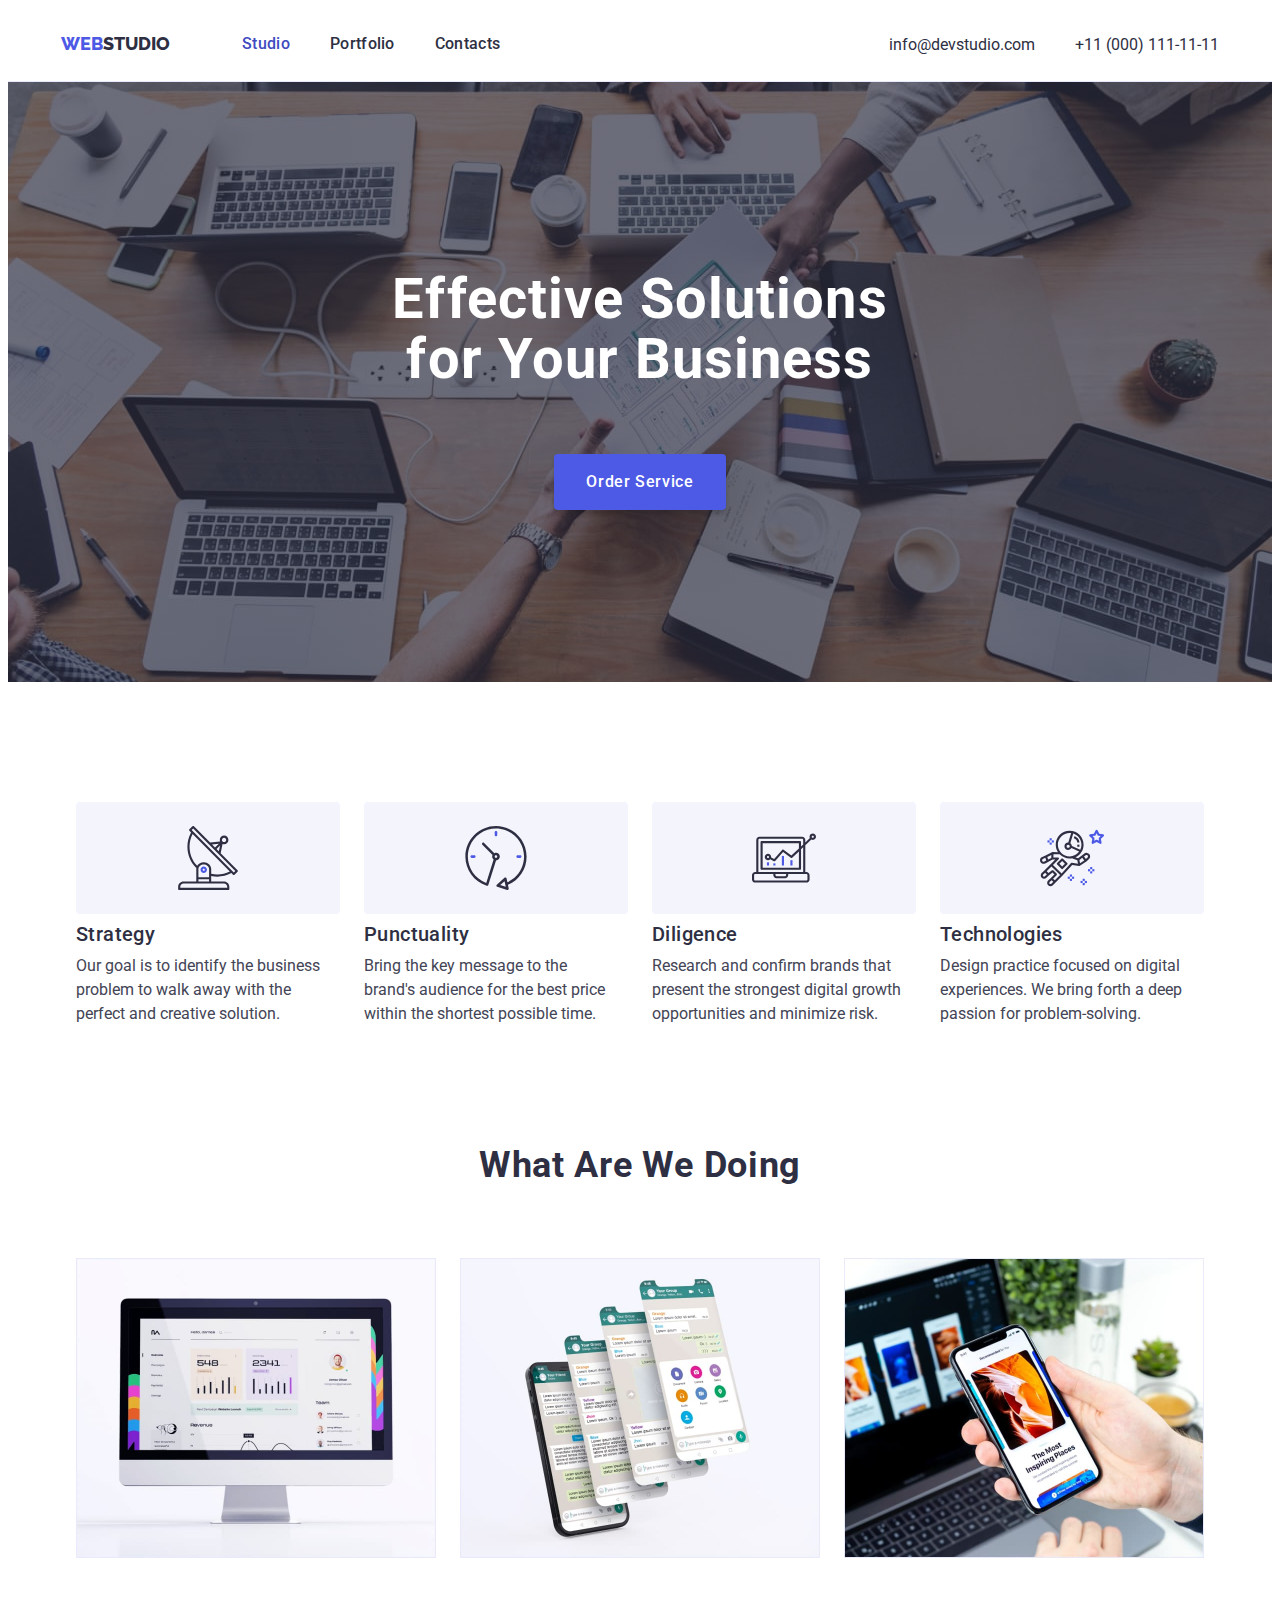
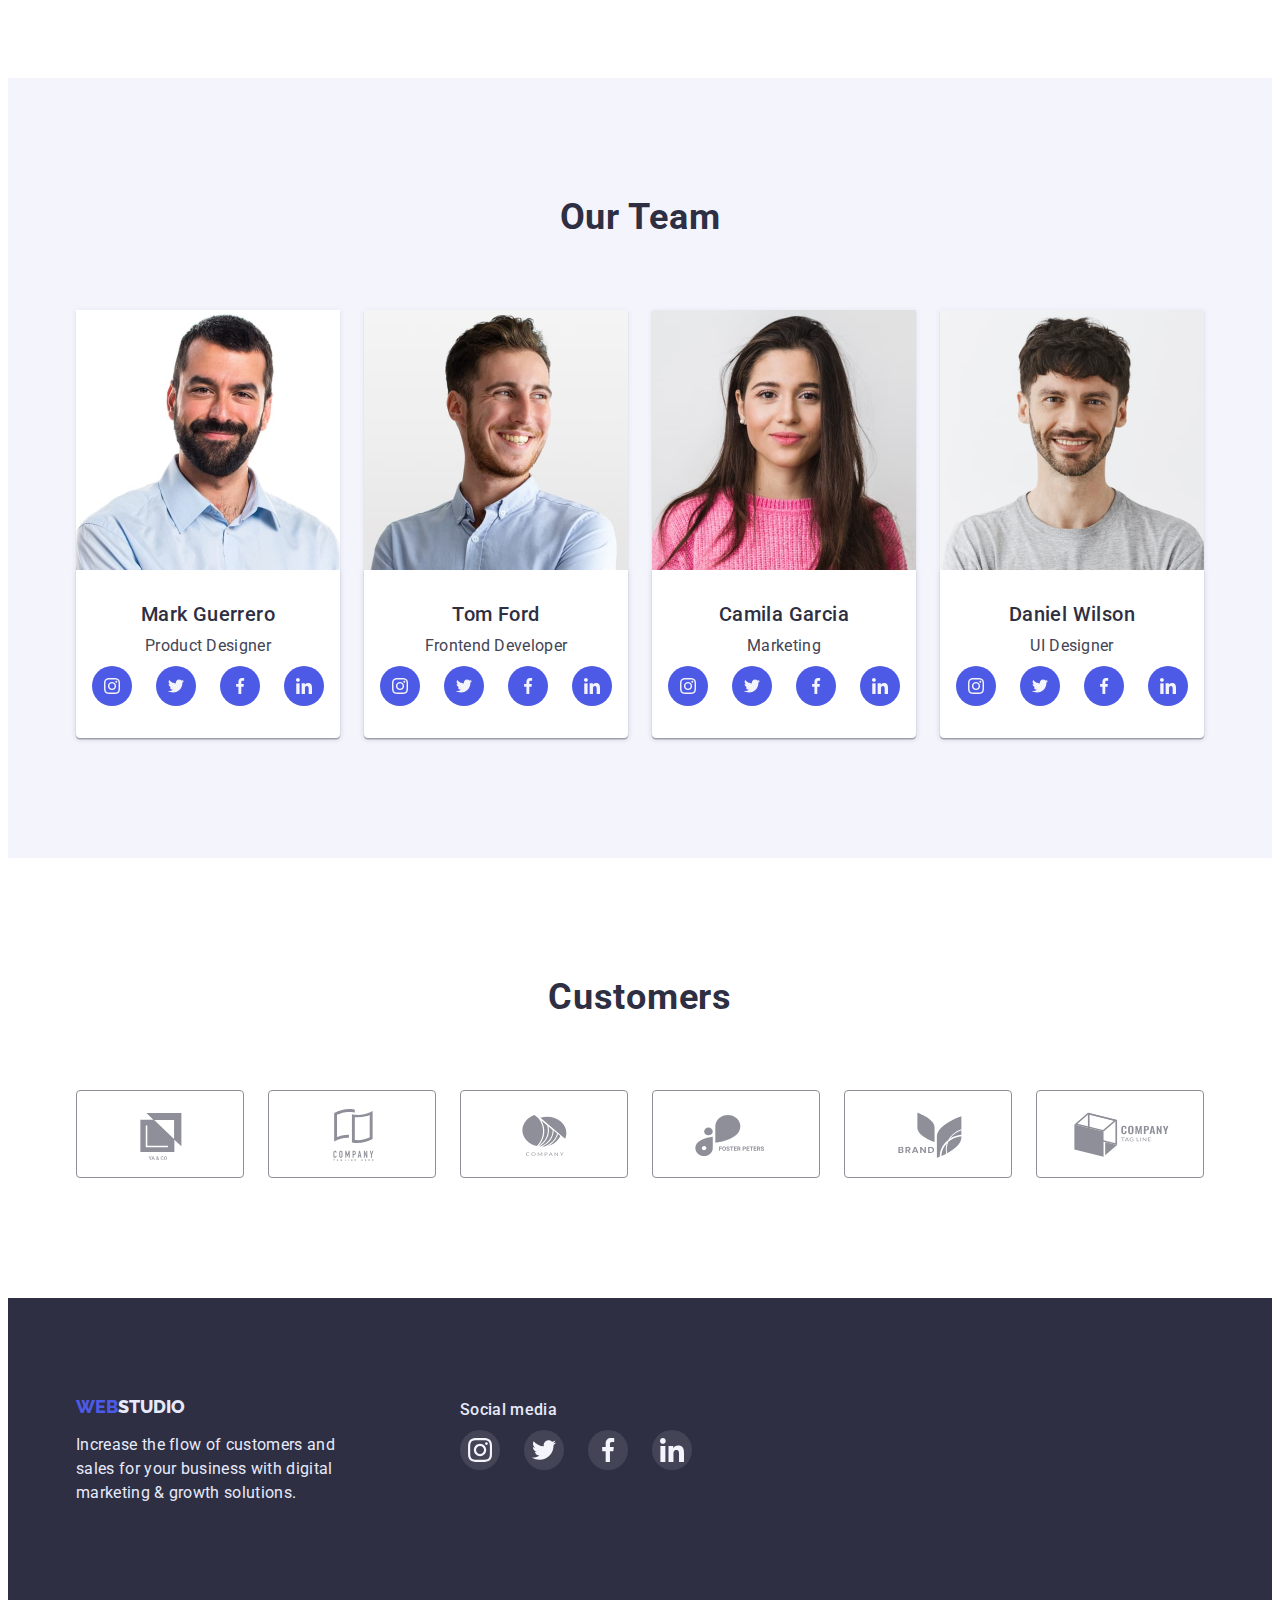
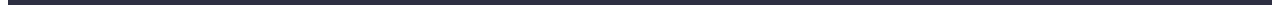
==== index.html @ f3fbfc8a "1" ====
<!DOCTYPE html>
<html lang="en">
  <head>
    <meta charset="UTF-8" />
    <meta http-equiv="X-UA-Compatible" content="IE=edge" />
    <meta name="viewport" content="width=device-width, initial-scale=1.0" />
    <title>WebStudio</title>

    <link rel="preconnect" href="https://fonts.googleapis.com" />
    <link rel="preconnect" href="https://fonts.gstatic.com" crossorigin />
    <link
      href="https://fonts.googleapis.com/css2?family=Raleway:wght@800&family=Roboto:wght@400;500;700;900&display=swap"
      rel="stylesheet"
    />
    <link
      rel="stylesheet"
      href="https://cdnjs.cloudflare.com/ajax/libs/modern-normalize/1.1.0/modern-normalize.min.css"
      integrity="sha512-wpPYUAdjBVSE4KJnH1VR1HeZfpl1ub8YT/NKx4PuQ5NmX2tKuGu6U/JRp5y+Y8XG2tV+wKQpNHVUX03MfMFn9Q=="
      crossorigin="anonymous"
      referrerpolicy="no-referrer"
    />
    <link rel="stylesheet" href="./css/styles.css" />
  </head>
  <header class="page-header">
    <div class="container had">
      <nav class="navigation">
        <a class="header-logo" href="./index.html">
          <span class="web">web</span>studio</a
        >

        <ul class="site-nav list">
          <li class="item-nav">
            <a class="link-nav current" href="index.html">Studio</a>
          </li>
          <li class="item-nav">
            <a class="link-nav" href="portfolio.html">Portfolio</a>
          </li>
          <li class="item-nav"><a class="link-nav" href="">Contacts</a></li>
        </ul>
      </nav>
      <address>
        <ul class="adr-items list">
          <li class="adr">
            <a class="link-nav" href="mailto:info@devstudio.com"
              >info@devstudio.com</a
            >
          </li>
          <li class="adr">
            <a class="link-nav" href="tel:+110001111111">+11 (000) 111-11-11</a>
          </li>
        </ul>
      </address>
    </div>
  </header>
  <main>
    <section class="section hero">
      <div class="container overlay">
        <h1 class="hero-header">Effective Solutions<br />for Your Business</h1>

        <button class="hero-button-item" type="button">Order Service</button>
      </div>
    </section>

    <section class="section content">
      <div class="container">
        <h2 class="visually-hidden">Our advantages</h2>

        <ul class="content-list list">
          <li class="content-block">
            <div class="content-pic">
              <svg class="content-pic-icon" width="64" height="64">
                <use href="./images/symbol-defs.svg#icon-antenna"></use>
              </svg>
            </div>
            <h3 class="content-title">Strategy</h3>
            <p class="content-item">
              Our goal is to identify the business <br />
              problem to walk away with the <br />
              perfect and creative solution.
            </p>
          </li>
          <li class="content-block">
            <div class="content-pic">
              <svg class="content-pic-icon" width="64" height="64">
                <use href="./images/symbol-defs.svg#icon-clock"></use>
              </svg>
            </div>
            <h3 class="content-title">Punctuality</h3>
            <p class="content-item">
              Bring the key message to the <br />
              brand's audience for the best price <br />
              within the shortest possible time.
            </p>
          </li>
          <li class="content-block">
            <div class="content-pic">
              <svg class="content-pic-icon" width="64" height="64">
                <use href="./images/symbol-defs.svg#icon-diagram"></use>
              </svg>
            </div>
            <h3 class="content-title">Diligence</h3>
            <p class="content-item">
              Research and confirm brands that <br />
              present the strongest digital growth <br />
              opportunities and minimize risk.
            </p>
          </li>
          <li class="content-block">
            <div class="content-pic">
              <svg class="content-pic-icon" width="64" height="64">
                <use href="./images/symbol-defs.svg#icon-astronaut"></use>
              </svg>
            </div>
            <h3 class="content-title">Technologies</h3>
            <p class="content-item">
              Design practice focused on digital <br />
              experiences. We bring forth a deep <br />
              passion for problem-solving.
            </p>
          </li>
        </ul>
      </div>
    </section>

    <section class="section">
      <div class="container">
        <h2 class="title">What are we doing</h2>
        <ul class="content-img-list list">
          <li class="content-block">
            <img src="./images/image.jpg" alt="computer" width="360" />
          </li>
          <li class="content-block">
            <img src="./images/image1.jpg" alt="phone" width="360" />
          </li>
          <li class="content-block">
            <img src="./images/image2.jpg" alt="laptop phone" width="360" />
          </li>
        </ul>
      </div>
    </section>

    <section class="section team">
      <div class="container">
        <h2 class="title-team">our team</h2>
        <ul class="team-hed-item list">
          <li class="item-card">
            <img
              class="team-photo"
              src="./images/image3.jpg"
              alt="Mark Guerrero"
              width="264"
              height="380"
            />
            <div class="box">
              <h3 class="team-name">Mark Guerrero</h3>
              <p class="team-item">Product Designer</p>

              <ul class="team-soc-list list">
                <li class="team-soc-item">
                  <a class="team-soc-link link" href="">
                    <svg class="team-soc-icon" width="16" height="16">
                      <use href="./images/symbol-defs.svg#icon-instagram"></use>
                    </svg>
                  </a>
                </li>

                <li class="team-soc-item">
                  <a class="team-soc-link link" href="">
                    <svg class="team-soc-icon" width="16" height="16">
                      <use href="./images/symbol-defs.svg#icon-twitter"></use>
                    </svg>
                  </a>
                </li>

                <li class="team-soc-item">
                  <a class="team-soc-link link" href="">
                    <svg class="team-soc-icon" width="16" height="16">
                      <use href="./images/symbol-defs.svg#icon-facebook"></use>
                    </svg>
                  </a>
                </li>

                <li class="team-soc-item">
                  <a class="team-soc-link link" href="">
                    <svg class="team-soc-icon" width="16" height="16">
                      <use href="./images/symbol-defs.svg#icon-linkedin"></use>
                    </svg>
                  </a>
                </li>
              </ul>
            </div>
          </li>

          <li class="item-card">
            <img
              class="team-photo"
              src="./images/image4.jpg"
              alt="Tom Ford"
              width="264"
              height="380"
            />
            <div class="box">
              <h3 class="team-name">Tom Ford</h3>
              <p class="team-item">Frontend Developer</p>
              <ul class="team-soc-list list">
                <li class="team-soc-item">
                  <a class="team-soc-link link" href="">
                    <svg class="team-soc-icon" width="16" height="16">
                      <use href="./images/symbol-defs.svg#icon-instagram"></use>
                    </svg>
                  </a>
                </li>

                <li class="team-soc-item">
                  <a class="team-soc-link link" href="">
                    <svg class="team-soc-icon" width="16" height="16">
                      <use href="./images/symbol-defs.svg#icon-twitter"></use>
                    </svg>
                  </a>
                </li>

                <li class="team-soc-item">
                  <a class="team-soc-link link" href="">
                    <svg class="team-soc-icon" width="16" height="16">
                      <use href="./images/symbol-defs.svg#icon-facebook"></use>
                    </svg>
                  </a>
                </li>

                <li class="team-soc-item">
                  <a class="team-soc-link link" href="">
                    <svg class="team-soc-icon" width="16" height="16">
                      <use href="./images/symbol-defs.svg#icon-linkedin"></use>
                    </svg>
                  </a>
                </li>
              </ul>
            </div>
          </li>

          <li class="item-card">
            <img
              class="team-photo"
              src="./images/image5.jpg"
              alt="Camila Garcia"
              width="264"
              height="380"
            />
            <div class="box">
              <h3 class="team-name">Camila Garcia</h3>
              <p class="team-item">Marketing</p>
              <ul class="team-soc-list list">
                <li class="team-soc-item">
                  <a class="team-soc-link link" href="">
                    <svg class="team-soc-icon" width="16" height="16">
                      <use href="./images/symbol-defs.svg#icon-instagram"></use>
                    </svg>
                  </a>
                </li>

                <li class="team-soc-item">
                  <a class="team-soc-link link" href="">
                    <svg class="team-soc-icon" width="16" height="16">
                      <use href="./images/symbol-defs.svg#icon-twitter"></use>
                    </svg>
                  </a>
                </li>

                <li class="team-soc-item">
                  <a class="team-soc-link link" href="">
                    <svg class="team-soc-icon" width="16" height="16">
                      <use href="./images/symbol-defs.svg#icon-facebook"></use>
                    </svg>
                  </a>
                </li>

                <li class="team-soc-item">
                  <a class="team-soc-link link" href="">
                    <svg class="team-soc-icon" width="16" height="16">
                      <use href="./images/symbol-defs.svg#icon-linkedin"></use>
                    </svg>
                  </a>
                </li>
              </ul>
            </div>
          </li>

          <li class="item-card">
            <img
              class="team-photo"
              src="./images/image6.jpg"
              alt="Daniel Wilson"
              width="264"
              height="380"
            />
            <div class="box">
              <h3 class="team-name">Daniel Wilson</h3>
              <p class="team-item">UI Designer</p>
              <ul class="team-soc-list list">
                <li class="team-soc-item">
                  <a class="team-soc-link link" href="">
                    <svg class="team-soc-icon" width="16" height="16">
                      <use href="./images/symbol-defs.svg#icon-instagram"></use>
                    </svg>
                  </a>
                </li>

                <li class="team-soc-item">
                  <a class="team-soc-link link" href="">
                    <svg class="team-soc-icon" width="16" height="16">
                      <use href="./images/symbol-defs.svg#icon-twitter"></use>
                    </svg>
                  </a>
                </li>

                <li class="team-soc-item">
                  <a class="team-soc-link link" href="">
                    <svg class="team-soc-icon" width="16" height="16">
                      <use href="./images/symbol-defs.svg#icon-facebook"></use>
                    </svg>
                  </a>
                </li>

                <li class="team-soc-item">
                  <a class="team-soc-link link" href="">
                    <svg class="team-soc-icon" width="16" height="16">
                      <use href="./images/symbol-defs.svg#icon-linkedin"></use>
                    </svg>
                  </a>
                </li>
              </ul>
            </div>
          </li>
        </ul>
      </div>
    </section>
    <section class="section">
      <div class="container">
        <h2 class="title-team">customers</h2>
        <ul class="customer list">
          <li class="customer-item">
            <a class="customer-item-link" href="">
              <svg class="customer-item-icon" width="104" height="56">
                <use href="./images/symbol-defs.svg#icon-Logo1"></use>
              </svg>
            </a>
          </li>

          <li class="customer-item">
            <a class="customer-item-link" href="">
              <svg class="customer-item-icon" width="104" height="56">
                <use href="./images/symbol-defs.svg#icon-Logo2"></use>
              </svg>
            </a>
          </li>
          <li class="customer-item">
            <a class="customer-item-link" href="">
              <svg class="customer-item-icon" width="104" height="56">
                <use href="./images/symbol-defs.svg#icon-Logo3"></use>
              </svg>
            </a>
          </li>
          <li class="customer-item">
            <a class="customer-item-link" href="">
              <svg class="customer-item-icon" width="104" height="56">
                <use href="./images/symbol-defs.svg#icon-Logo4"></use>
              </svg>
            </a>
          </li>
          <li class="customer-item">
            <a class="customer-item-link" href="">
              <svg class="customer-item-icon" width="104" height="56">
                <use href="./images/symbol-defs.svg#icon-Logo5"></use>
              </svg>
            </a>
          </li>
          <li class="customer-item">
            <a class="customer-item-link" href="">
              <svg class="customer-item-icon" width="104" height="56">
                <use href="./images/symbol-defs.svg#icon-Logo6"></use>
              </svg>
            </a>
          </li>
        </ul>
      </div>
    </section>
  </main>
  <footer>
    <section class="section footer">
      <div class="container">
        <ul class="footer-block list">
          <li>
            <a class="footer-logo" href="./index.html">
              <span class="web footer-logo">web</span>studio</a
            >
            <p class="footer-item">
              Increase the flow of customers and sales for your business with
              digital marketing & growth solutions.
            </p>
          </li>
          <li>
            <p class="hed">Social media</p>
            <ul class="footer-soc-list list">
              <li class="footer-soc-item">
                <a class="footer-soc-link link" href="">
                  <svg class="footer-soc-icon" width="24" height="24">
                    <use href="./images/symbol-defs.svg#icon-instagram"></use>
                  </svg>
                </a>
              </li>

              <li class="footer-soc-item">
                <a class="footer-soc-link link" href="">
                  <svg class="footer-soc-icon" width="24" height="24">
                    <use href="./images/symbol-defs.svg#icon-twitter"></use>
                  </svg>
                </a>
              </li>

              <li class="footer-soc-item">
                <a class="footer-soc-link link" href="">
                  <svg class="footer-soc-icon" width="24" height="24">
                    <use href="./images/symbol-defs.svg#icon-facebook"></use>
                  </svg>
                </a>
              </li>

              <li class="footer-soc-item">
                <a class="footer-soc-link link" href="">
                  <svg class="footer-soc-icon" width="24" height="24">
                    <use href="./images/symbol-defs.svg#icon-linkedin"></use>
                  </svg>
                </a>
              </li>
            </ul>
          </li>
        </ul>
      </div>
    </section>
  </footer>
</html>
---- css/styles.css ----
:root {
  --primary-text-color: #434455;
  --title-text-color: #2e2f42;
  --first-logo-color: #4d5ae5;
  --second-logo-color: #2e2f42;
  --third-logo-color: #f4f4fd;
  --footer-text-color: #e7e9fc;
  --hero-text-color: #ffffff;
  --header-two-color: #2e2f42;
  --hero-image-backround: #2e2f42;
  --focus-hover-color: rgba(77, 90, 229, 1);
  --subtle-backgrounds: #e7e9fc;
  --Light-mode-backgrounds: #f4f4fd;
  --background: #e5e5e5;
  --hero-backround: #2e2f42;
  --button-primary: #e7e9fc;
  --button-h-f: #404bbf;
  --button-text-portfolio: #4d5ae5;
  --curent-color: #31d0aa;
  --border-button: #e7e9fc;
  --btn-h: #9747ff;
  --gradient: rgba(46, 47, 66, 0.7);
  --border-icon: rgba(142, 143, 153, 1);
  --footer-dg-icon: rgba(255, 255, 255, 0.1);
  --footer-icon-h-f: #31d0aa;
}

.container {
  max-width: 1158px;
  padding: 0 15px;
  margin-left: auto;
  margin-right: auto;
}
/* вилучила крапки зі спісків */
.list {
  list-style: none;
}

h1,
h2,
h3,
h4,
h5,
h6,
p {
  margin: 0;
}
ul {
  margin: 0;
  padding-left: 0;
}

img {
  display: block;
  max-width: 100%;
  height: auto;
}

* {
  box-sizing: border-box;
}
*:focus {
  outline: none;
}
body {
  color: var(--primary-text-color);
  font-family: "Roboto", sans-serif;
}
.section {
  padding-top: 120px;
  padding-bottom: 120px;
}
/* Шапка сторінок*/
.had {
  display: flex;
  align-items: baseline;
  justify-content: space-between;
  padding: 24px 0 24px;
}
.page-header {
  border-bottom: 1px solid var(--border-button);
}
/* логотип */
.header-logo {
  font-family: "Raleway";
  font-style: normal;
  text-transform: uppercase;
  font-weight: 800;
  font-size: 18px;
  line-height: 1.33;
  color: var(--second-logo-color);
  text-decoration: none;
  display: flex;
  align-items: center;
  padding: 0px;
}

/* меню навігації */
.navigation {
  display: flex;
  padding-right: 0;
  justify-content: start;
}

.site-nav {
  display: flex;
  justify-content: center;
  align-items: center;
  margin-left: 72px;
}
/* 
.link:is(:hover, :focus) {
  color: var(--button-h-f);
}
.link {
  display: block;
  text-decoration: none;
  color: var(--primary-text-color);
}*/
.link-nav {
  display: block;
  text-decoration: none;
  color: var(--title-text-color);
}

.link-nav:is(:hover, :focus) {
  color: var(--button-h-f);
  outline: none;
}
.item-nav .current {
  color: var(--button-h-f);
}

.item-nav {
  font-weight: 500;
  font-size: 16px;
  line-height: 1.5;
  letter-spacing: 0.02em;
}

.site-nav .item-nav:not(:last-child) {
  margin-right: 40px;
}

/* ul адреса */
.adr-items {
  display: flex;
  gap: 40px;
  align-items: center;
}

.adr {
  font-size: 16px;
  font-style: normal;
  line-height: 1.5;
}

.adr-link:is(:hover, :focus) {
  color: var(--focus-hover-color);
}

/* прихований заголовок */

.visually-hidden {
  position: absolute;
  white-space: nowrap;
  width: 1px;
  height: 1px;
  overflow: hidden;
  border: 0;
  padding: 0;
  clip: rect(0 0 0 0);
  clip-path: inset(50%);
  margin: -1px;
}

/* STUDIO PAGE */
.hero {
  background-color: var(--hero-backround);
  padding-top: 188px;
  padding-bottom: 188px;
  max-width: 1440px;
  height: 600px;
  background-image: linear-gradient(to right, var(--gradient), var(--gradient)),
    url(../images/people-office.jpg);
  background-repeat: no-repeat;
  background-position: center;
  background-size: cover;
  margin: 0 auto;
}

.hero-header {
  font-size: 56px;
  line-height: 1.07;
  letter-spacing: 0.02em;
  color: var(--hero-text-color);
  display: flex;
  justify-content: center;
  text-align: center;
}

/*кнопка головної сторінки*/
.hero-button-item {
  font-family: inherit;
  cursor: pointer;
  font-weight: 500;
  font-size: 16px;
  line-height: 1.5;
  letter-spacing: 0.04em;
  background-color: var(--button-text-portfolio);
  box-shadow: 0px 4px 4px rgba(0, 0, 0, 0.15);
  border-radius: 4px;
  color: var(--hero-text-color);
  display: block;
  margin: 64px auto 0;
  padding: 16px 32px;
  border: transparenT;
}

.hero-button-item:is(:hover, :focus) {
  background-color: var(--button-h-f);
  color: var(--hero-text-color);
  outline: none;
}

/*блок Наши цілі*/

.content {
  padding-bottom: 0;
}

.content-list {
  display: flex;
  justify-content: space-between;
}

.content-title {
  font-weight: 500;
  font-size: 20px;
  line-height: 1.2;
  letter-spacing: 0.02em;
  color: var(--title-text-color);
  margin-top: 8px;
}

.content-item {
  font-size: 16px;
  line-height: 1.5;
  color: var(--primary-text-color);
  margin-top: 8px;
}

/* SECTION "What are we doing" */

.title {
  font-size: 36px;
  line-height: 1.11;
  text-align: center;
  letter-spacing: 0.02em;
  text-transform: capitalize;
  color: var(--title-text-color);
  margin-bottom: 72px;
}

.content-img-list {
  display: flex;
  justify-content: space-between;
}

/* Секція "Наша команда" */
.team {
  background-color: var(--Light-mode-backgrounds);
}

.team-hed-item {
  display: flex;
  justify-content: space-between;
}

.title-team {
  font-size: 36px;
  line-height: 1.11;
  text-align: center;
  letter-spacing: 0.02em;
  text-transform: capitalize;
  color: var(--title-text-color);
  margin-bottom: 72px;
}

.item-card {
  background-color: var(--hero-text-color);
  box-shadow: 0px 1px 6px rgba(46, 47, 66, 0.08),
    0px 1px 1px rgba(46, 47, 66, 0.16), 0px 2px 1px rgba(46, 47, 66, 0.08);
  border-radius: 0px 0px 4px 4px;
  width: 264px;
}

.box {
  padding: 32px 0;
  box-shadow: 0px 1px 6px rgba(46, 47, 66, 0.08),
    0px 1px 1px rgba(46, 47, 66, 0.16), 0px 2px 1px rgba(46, 47, 66, 0.08);
  border-radius: 0px 0px 4px 4px;
}

.team-name {
  font-weight: 500;
  font-size: 20px;
  line-height: 1.2;
  text-align: center;
  letter-spacing: 0.02em;
  color: var(--title-text-color);
  margin-bottom: 8px;
}

.team-item {
  font-weight: 400;
  font-size: 16px;
  line-height: 1.5;
  letter-spacing: 0.02em;
  text-align: center;
  color: var(--primary-text-color);
}

/* меню "Фильтр" сторінка "Портфоліо" */

.filter {
  display: flex;
  justify-content: center;
}

.item-btn:is(:hover, :focus) {
  box-shadow: 0px 4px 4px rgba(0, 0, 0, 0.15);
  border-radius: 4px;
  outline: none;
}
.main {
  padding-top: 96px;
}
.filter .item-btn:not(:last-child) {
  margin-right: 24px;
}

/* кнопка сторинки Портфоліо */
.button-item {
  font-family: inherit;
  cursor: pointer;
  font-style: normal;
  font-weight: 500;
  font-size: 16px;
  line-height: 1.5;
  color: var(--button-text-portfolio);
  align-items: center;
  text-align: center;
  letter-spacing: 0.04em;
  background: var(--button-primary);
  border: 1px solid var(--border-button);
  border-radius: 4px;
  width: auto;
  box-sizing: border-box;
  padding: 12px 24px;
}

.button-item:is(:hover, :focus) {
  background-color: var(--button-h-f);
  color: var(--hero-text-color);
}

/*секція Портфоліо*/

.project {
  display: flex;
  justify-content: center;
  flex-wrap: wrap;
  margin-top: 72px;
}

/* CARD */
.project-cont {
  flex-basis: calc((100% - 76px) / 3);
}

.project-cont {
  margin: 0 12px 48px;
  text-decoration: none;
}

.project-cont:nth-of-type(3n + 1) {
  margin-left: 0;
}

.project-cont:nth-of-type(3n) {
  margin-right: 0;
}

.project-cont:nth-last-of-type(-n + 3) {
  margin-bottom: 0;
}

/* TEXT IN CARD */

.project-hed {
  font-style: normal;
  font-weight: 500;
  font-size: 20px;
  line-height: 1.2;
  letter-spacing: 0.02em;
  color: var(--title-text-color);
  text-transform: capitalize;
  margin-bottom: 8px;
}

.project-item {
  font-size: 16px;
  line-height: 0.75;
  text-transform: capitalize;
  color: var(--primary-text-color);
}

.after-img {
  padding: 32px 0 32px 16px;
  border: 1px solid var(--border-button);
  border-top: none;
 }

.project-link:is(:hover, :focus) {
  box-shadow: 0px 1px 6px rgba(46, 47, 66, 0.08),
    0px 1px 1px rgba(46, 47, 66, 0.16), 0px 2px 1px rgba(46, 47, 66, 0.08);
}

.project-link {
  display: block;
  text-decoration: none;
}

/* FOOTER */
.footer {
  background: var(--hero-backround);
  padding: 100px 0;
}

.footer-item {
  font-size: 16px;
  line-height: 1.5;
  letter-spacing: 0.02em;
  color: var(--footer-text-color);
  width: 264px;
  margin-top: 16px;
}

.footer-logo {
  font-family: "Raleway";
  font-style: normal;
  color: var(--footer-text-color);
  text-transform: uppercase;
  font-weight: 800;
  font-size: 18px;
  line-height: 0.75;
  text-decoration: none;
  margin-top: 100px;
}

.web {
  color: var(--first-logo-color);
}

/*  Icons Sotial Media */

/*.icons {
display: flex;
}

.icon {
  width: 40px;
  height: 40px;
}
  
 .icon-item {
  padding: 0;
  gap: 32px;
  background: var(--background);
  box-shadow: 0px 1px 6px rgba(46, 47, 66, 0.08), 0px 1px 1px rgba(46, 47, 66, 0.16), 0px 2px 1px rgba(46, 47, 66, 0.08);
  border-radius: 0px 0px 4px 4px;
}
 */
.team-soc-list {
  display: flex;
  justify-content: center;
  margin-top: 8px;
  gap: 24px;
}

.team-soc-item {
  width: 40px;
  height: 40px;
}
.team-soc-link {
  width: 100%;
  height: 100%;
  border-radius: 50%;
  background: var(--first-logo-color);
  display: flex;
  justify-content: center;
  align-items: center;
}
.team-soc-icon {
  fill: var(--Light-mode-backgrounds);
}
.team-soc-link:is(:hover, :focus) {
  background-color: var(--button-h-f);
  outline: none;
}
.customer {
  display: flex;
  justify-content: space-between;
  margin: 0 auto;
}

/*.customer-item {
  width: 168px;
  height: 88px;
  
}*/
.customer-item-link {
  display: flex;
  justify-content: center;
  align-items: center;
  width: 168px;
  height: 88px;
  border: 1px solid var(--border-icon);
  border-radius: 4px;
  color: var(--border-icon);
}
.customer-item-icon {
  fill: currentColor;
}
.customer-item-link:is(:hover, :focus) {
  border: 1px solid var(--button-h-f);
  color: var(--button-h-f);
}

/*
.customer-item-icon:is(:hover, :focus) {
  fill: var(--button-h-f);
}*/

.footer-block {
  display: flex;
  gap: 120px;
}
.hed {
  color: var(--footer-text-color);
  font-weight: 500;
  font-size: 16px;
  line-height: 1.5;
  letter-spacing: 0.02em;
}
.footer-soc-list {
  display: flex;
  justify-content: center;
  margin-top: 8px;
  gap: 24px;
}

.footer-soc-item {
  width: 40px;
  height: 40px;
}

.footer-soc-link {
  width: 100%;
  height: 100%;
  border-radius: 50%;
  background: var(--footer-dg-icon);
  display: flex;
  justify-content: center;
  align-items: center;
}

.footer-soc-icon {
  fill: var(--Light-mode-backgrounds);
}

.footer-soc-link:is(:hover, :focus) {
  background-color: var(--footer-icon-h-f);
}
.content-pic {
  display: flex;
  justify-content: center;
  align-items: center;
  height: 112px;
  width: 264px;
  border-radius: 4px;
  background-color: var(--Light-mode-backgrounds);
}
.icon-antenna::before {
  background-image: url(../images/antenna\ 1.svg);
}
.icon-clock::before {
  background-image: url(../images/clock\ 1.svg);
}
.icon-diagram::before {
  background-image: url(../images/diagram\ 1.svg);
}
.icon-astronaut::before {
  background-image: url(../images/astronaut\ 1.svg);
}

/*.icon {
  display: inline-block;
  width: 1em;
  height: 1em;
  stroke-width: 0;
  stroke: currentColor;
  fill: currentColor;
*/
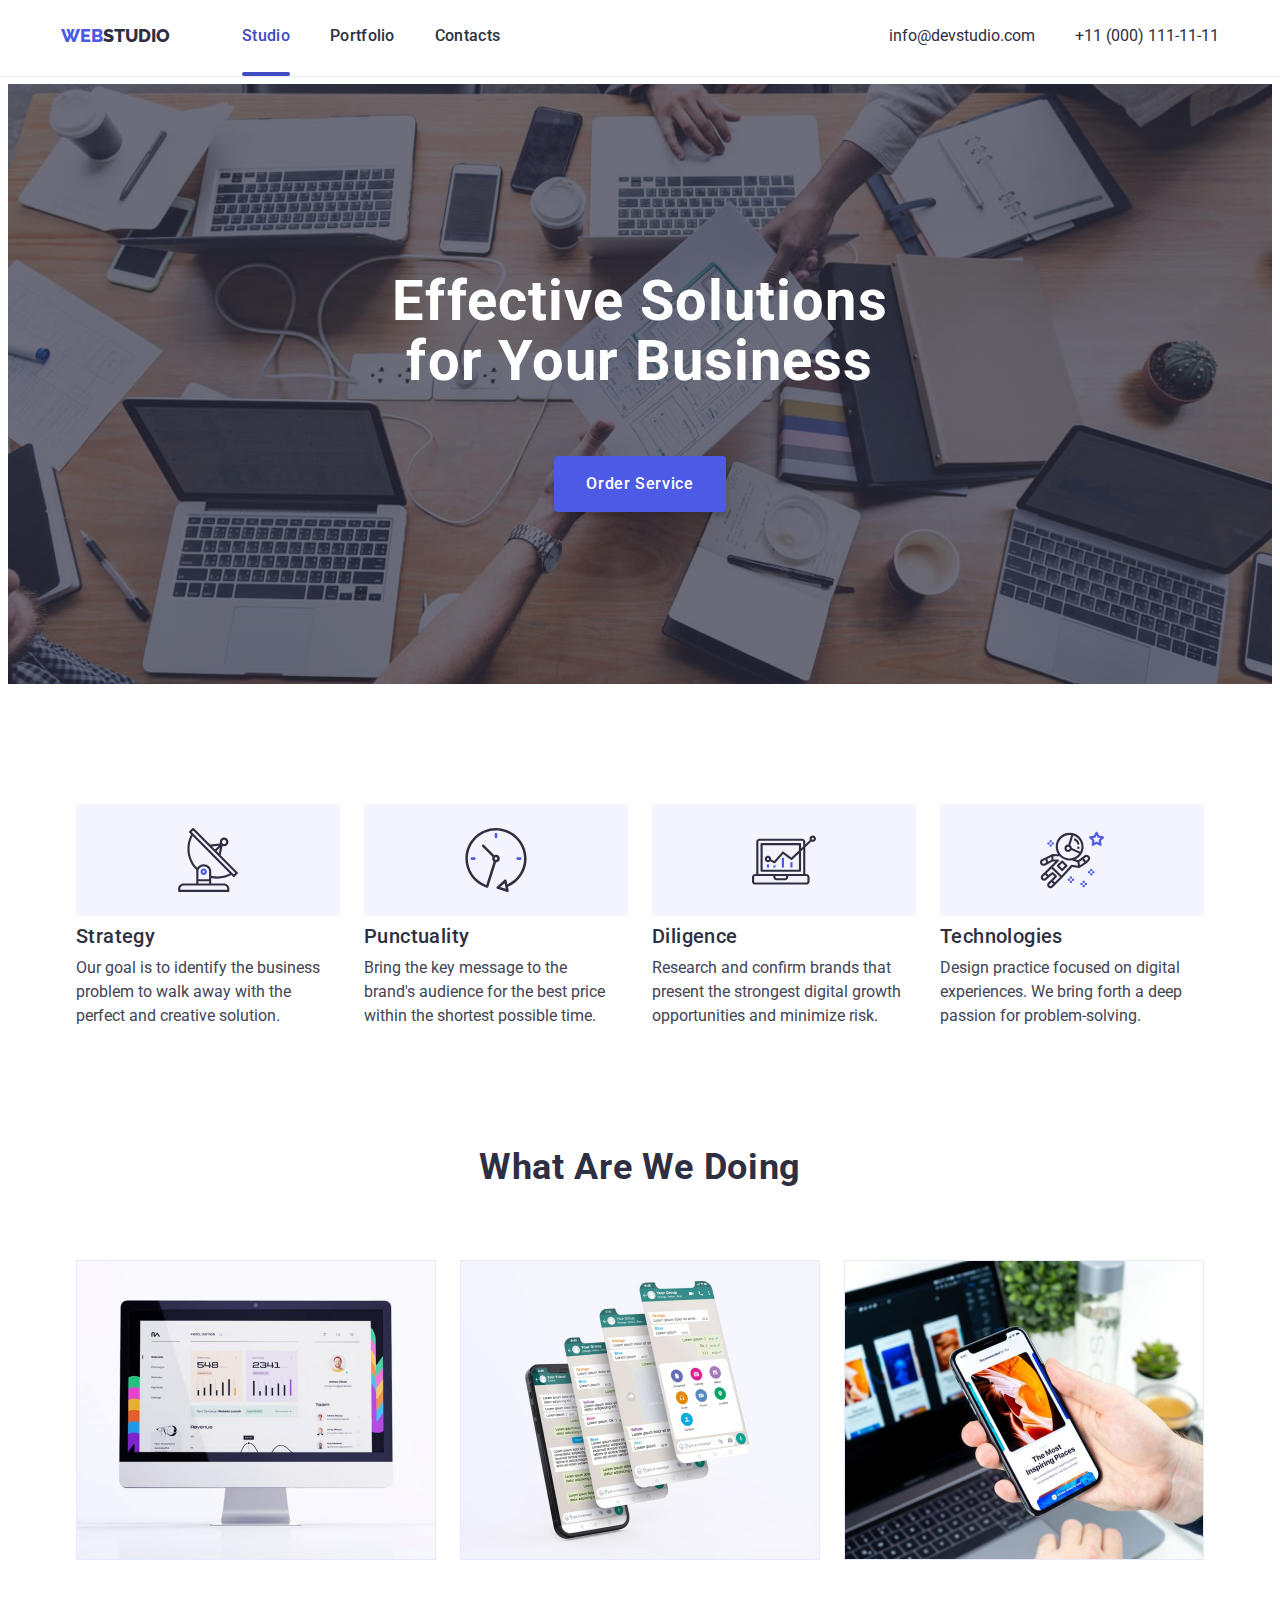
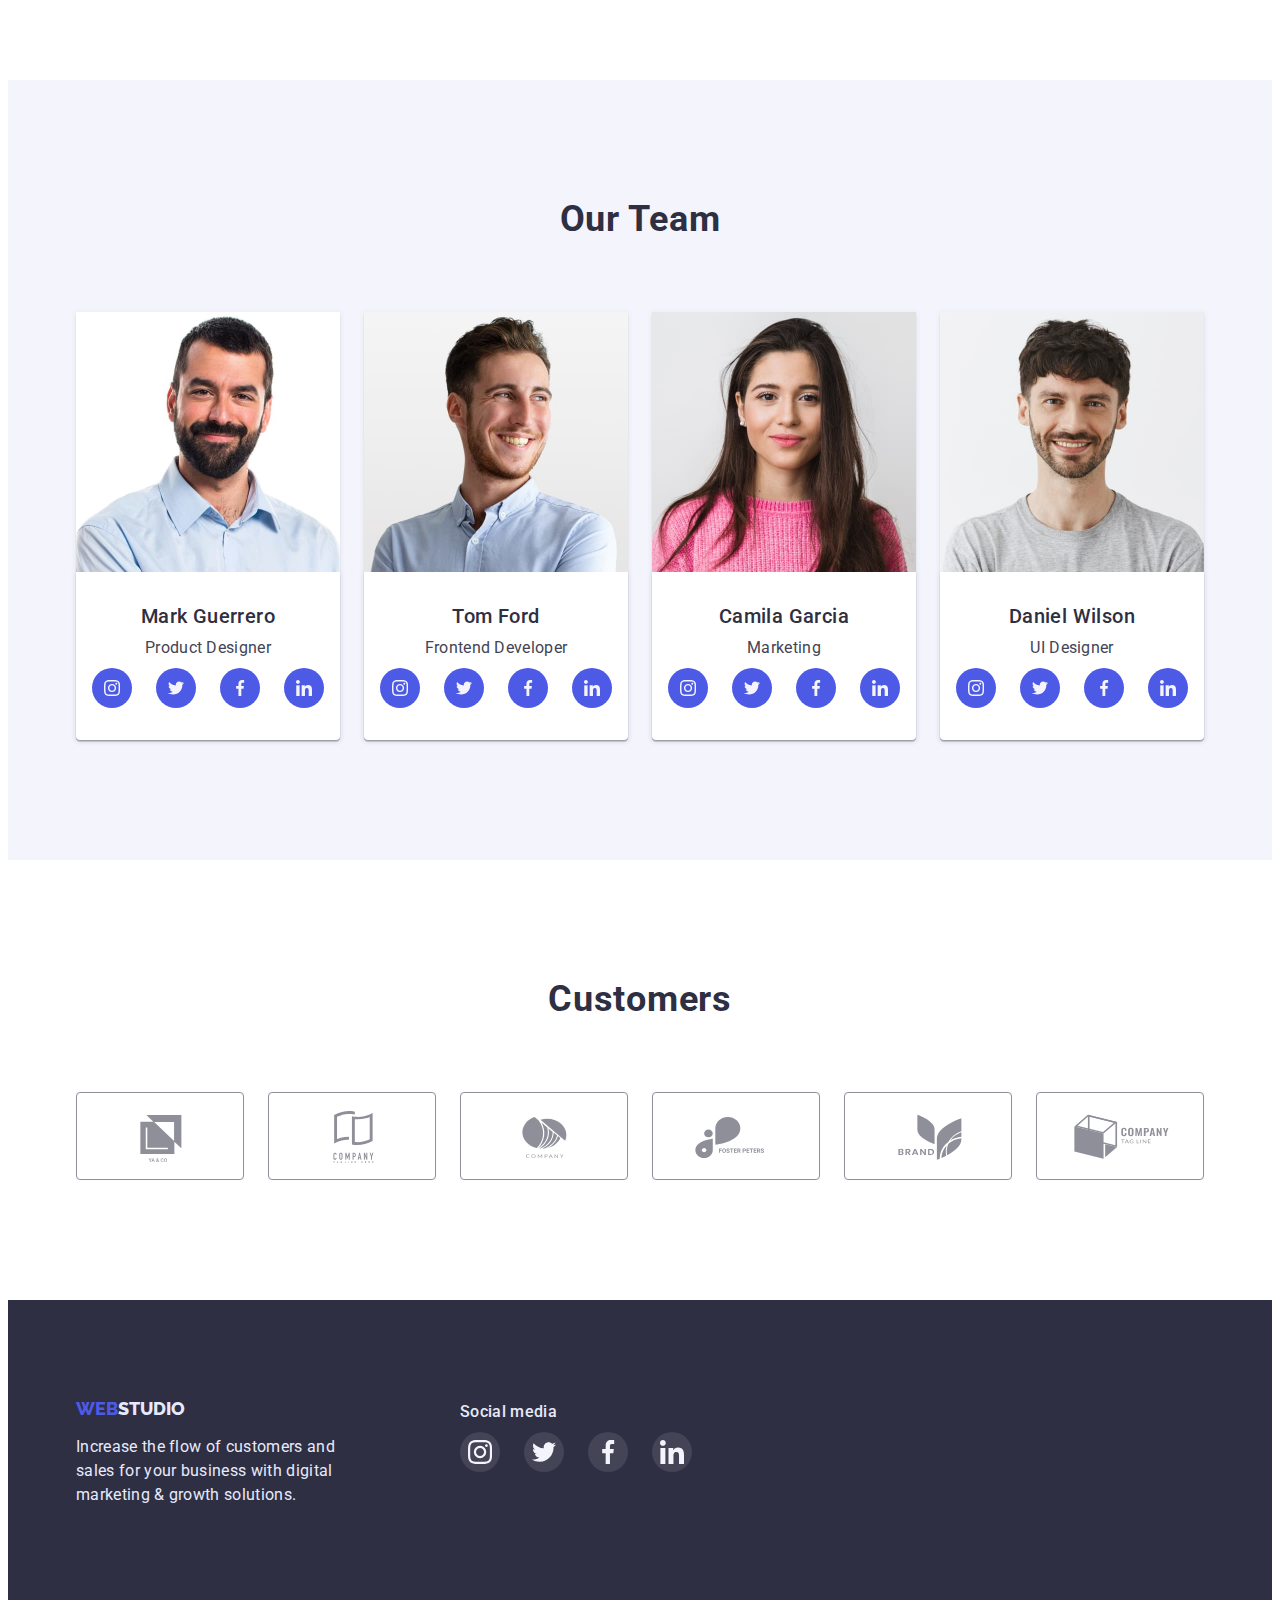
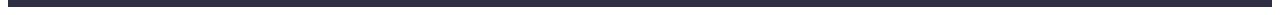
==== commit 9db01077: "1/03" ====
--- a/index.html
+++ b/index.html
@@ -29,13 +29,15 @@
         >
 
         <ul class="site-nav list">
+          <li class="item-nav ">
+            <a class="link-nav line current" href="index.html">Studio</a>
+          </li>
           <li class="item-nav">
-            <a class="link-nav current" href="index.html">Studio</a>
+            <a class="link-nav line" href="portfolio.html">Portfolio</a>
           </li>
           <li class="item-nav">
-            <a class="link-nav" href="portfolio.html">Portfolio</a>
-          </li>
-          <li class="item-nav"><a class="link-nav" href="">Contacts</a></li>
+            <a class="link-nav" href="">Contacts</a>
+          </li>
         </ul>
       </nav>
       <address>
--- a/css/styles.css
+++ b/css/styles.css
@@ -65,6 +65,8 @@
 body {
   color: var(--primary-text-color);
   font-family: "Roboto", sans-serif;
+  padding-top: 76px;
+ 
 }
 .section {
   padding-top: 120px;
@@ -73,12 +75,20 @@
 /* Шапка сторінок*/
 .had {
   display: flex;
-  align-items: baseline;
+  align-items: start;
   justify-content: space-between;
-  padding: 24px 0 24px;
-}
+  padding: 24px 0 0;
+}
+
 .page-header {
+  position: fixed;
+  width: 100%;
+  min-height: 76px;
+  top: 0;
+  left: 0;
   border-bottom: 1px solid var(--border-button);
+  background-color: var(--hero-text-color);
+  
 }
 /* логотип */
 .header-logo {
@@ -91,7 +101,7 @@
   color: var(--second-logo-color);
   text-decoration: none;
   display: flex;
-  align-items: center;
+  align-items: start;
   padding: 0px;
 }
 
@@ -100,12 +110,13 @@
   display: flex;
   padding-right: 0;
   justify-content: start;
-}
+  }
+
 
 .site-nav {
   display: flex;
   justify-content: center;
-  align-items: center;
+  align-items: start;
   margin-left: 72px;
 }
 /* 
@@ -126,17 +137,33 @@
 .link-nav:is(:hover, :focus) {
   color: var(--button-h-f);
   outline: none;
-}
-.item-nav .current {
+  /* animation-duration: 250ms;
+  cubic-bezier(0.4, 0, 0.2, 1) */
+}
+
+.line.current::after {
+  content: "";
+  left: 0;
+  bottom: 0;
+  display: block;
+  width: 100%;
+  height: 4px;
+  margin-top: 24px;
+  background-color: var(--button-h-f);
+  border-radius: 2px;
+  }
+ 
+.current {
   color: var(--button-h-f);
 }
+
 
 .item-nav {
   font-weight: 500;
   font-size: 16px;
   line-height: 1.5;
   letter-spacing: 0.02em;
-}
+  }
 
 .site-nav .item-nav:not(:last-child) {
   margin-right: 40px;
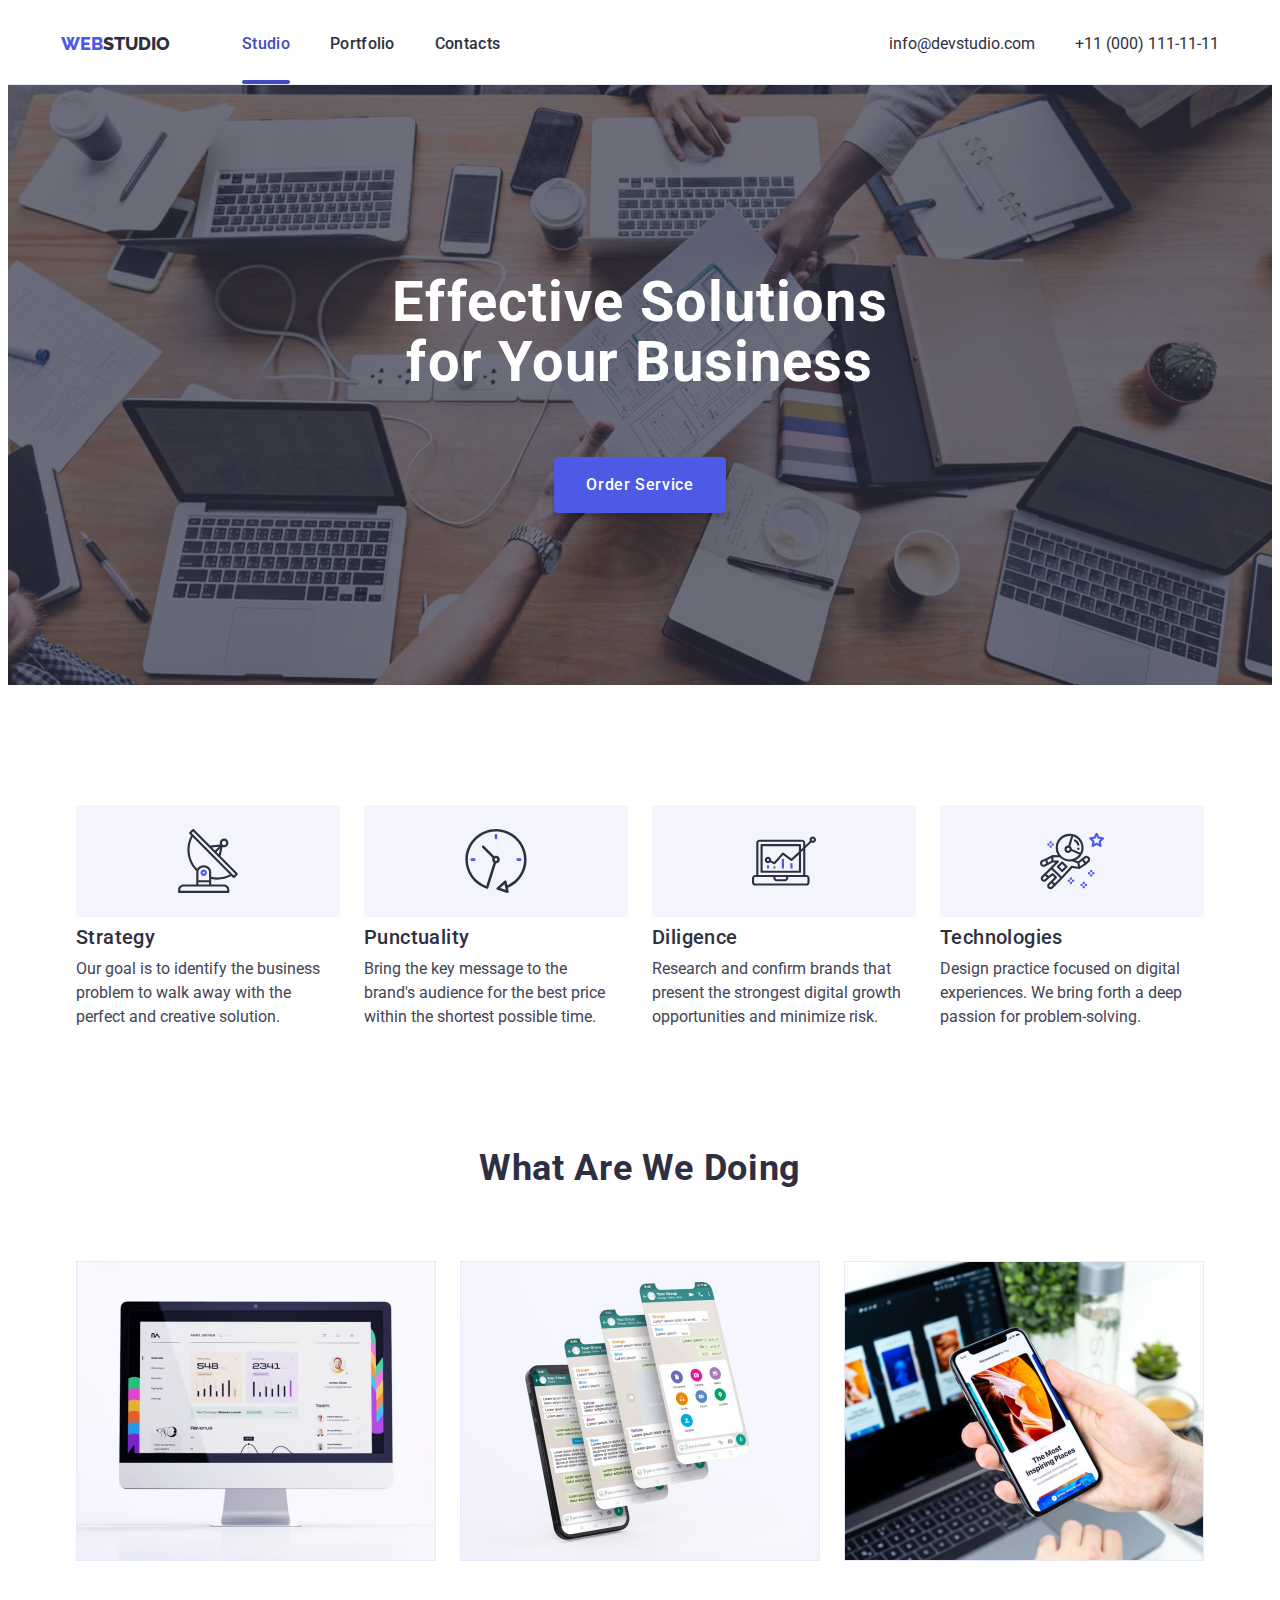
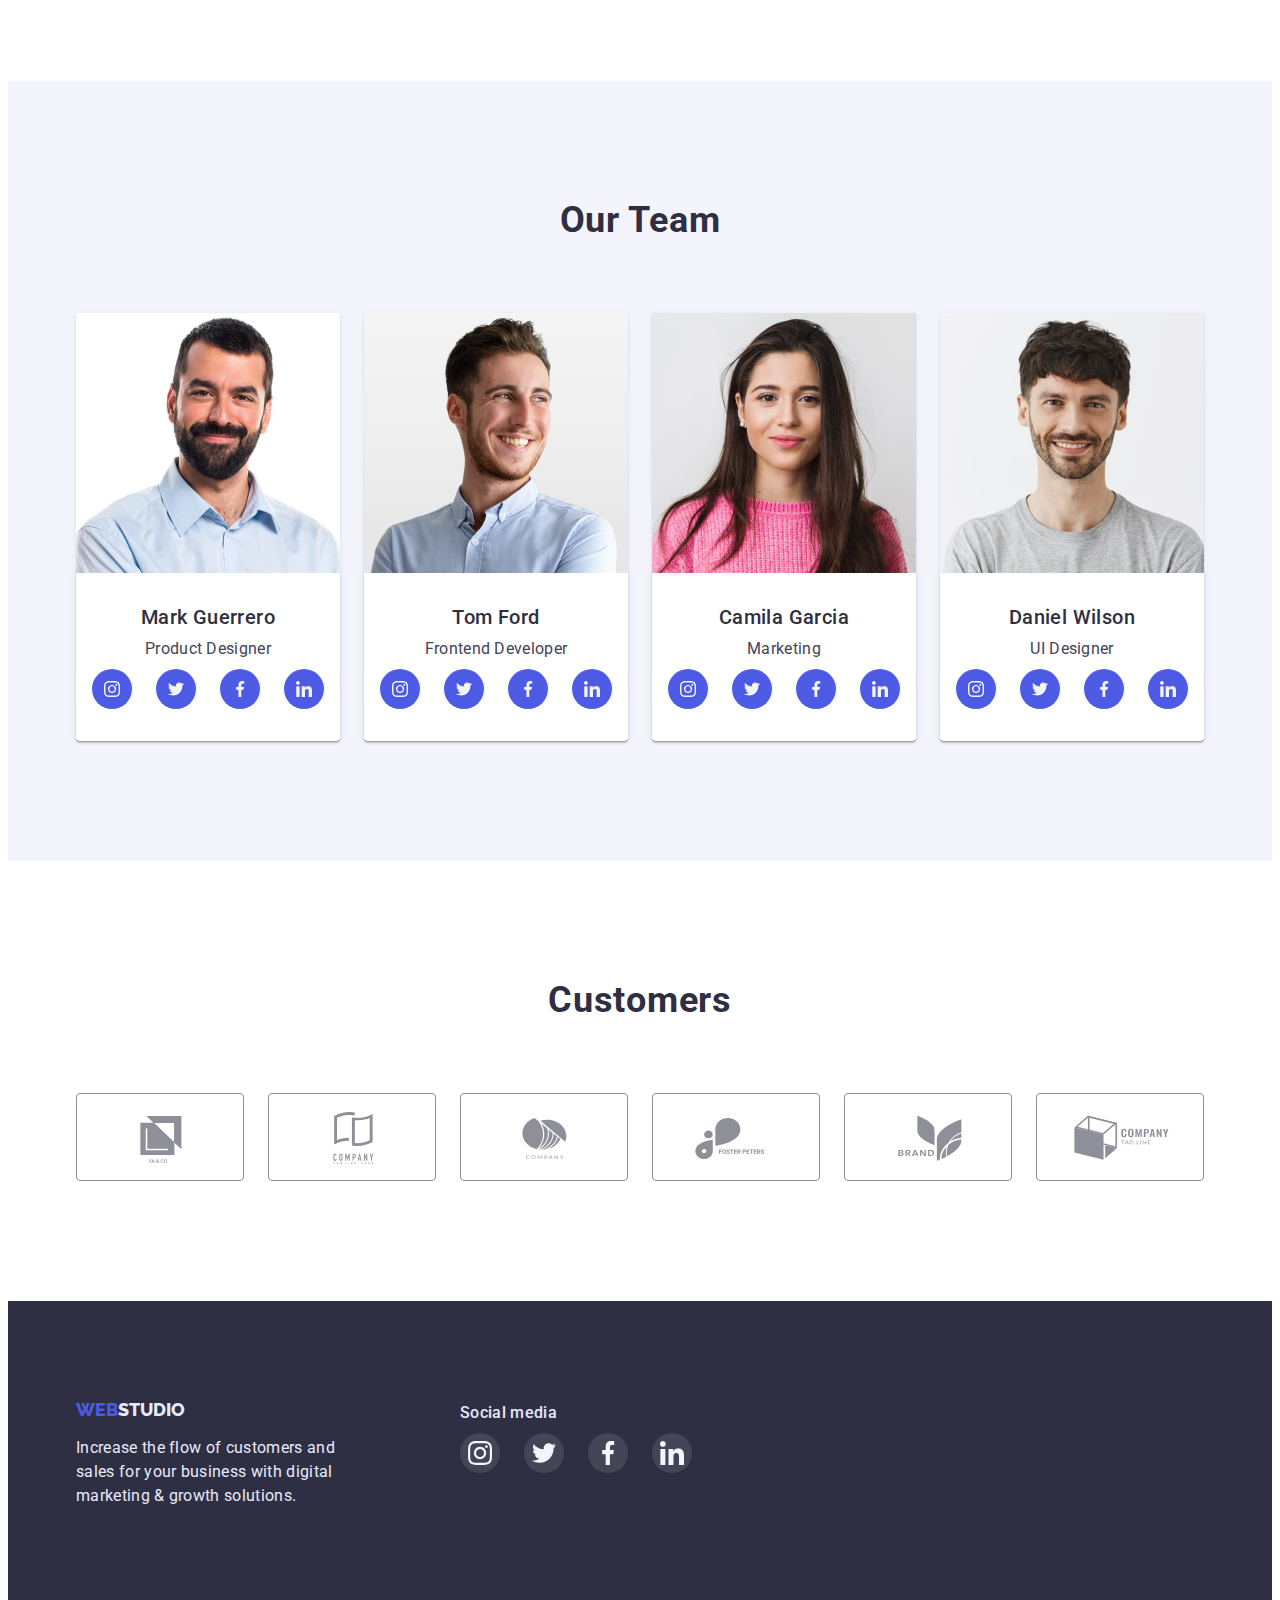
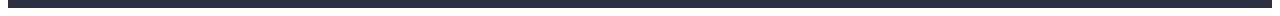
==== commit cbf510d2: "3/3" ====
--- a/index.html
+++ b/index.html
@@ -21,423 +21,466 @@
     />
     <link rel="stylesheet" href="./css/styles.css" />
   </head>
-  <header class="page-header">
-    <div class="container had">
-      <nav class="navigation">
-        <a class="header-logo" href="./index.html">
-          <span class="web">web</span>studio</a
-        >
-
-        <ul class="site-nav list">
-          <li class="item-nav ">
-            <a class="link-nav line current" href="index.html">Studio</a>
-          </li>
-          <li class="item-nav">
-            <a class="link-nav line" href="portfolio.html">Portfolio</a>
-          </li>
-          <li class="item-nav">
-            <a class="link-nav" href="">Contacts</a>
-          </li>
-        </ul>
-      </nav>
-      <address>
-        <ul class="adr-items list">
-          <li class="adr">
-            <a class="link-nav" href="mailto:info@devstudio.com"
-              >info@devstudio.com</a
-            >
-          </li>
-          <li class="adr">
-            <a class="link-nav" href="tel:+110001111111">+11 (000) 111-11-11</a>
-          </li>
-        </ul>
-      </address>
-    </div>
-  </header>
-  <main>
-    <section class="section hero">
-      <div class="container overlay">
-        <h1 class="hero-header">Effective Solutions<br />for Your Business</h1>
-
-        <button class="hero-button-item" type="button">Order Service</button>
+  <body>
+    <header class="page-header">
+      <div class="container had">
+        <nav class="navigation">
+          <a class="header-logo" href="./index.html">
+            <span class="web">web</span>studio</a
+          >
+
+          <ul class="site-nav list">
+            <li class="item-nav">
+              <a class="link-nav line current" href="index.html">Studio</a>
+            </li>
+            <li class="item-nav">
+              <a class="link-nav line" href="portfolio.html">Portfolio</a>
+            </li>
+            <li class="item-nav">
+              <a class="link-nav" href="">Contacts</a>
+            </li>
+          </ul>
+        </nav>
+        <address>
+          <ul class="adr-items list">
+            <li class="adr">
+              <a class="link-nav" href="mailto:info@devstudio.com"
+                >info@devstudio.com</a
+              >
+            </li>
+            <li class="adr">
+              <a class="link-nav" href="tel:+110001111111"
+                >+11 (000) 111-11-11</a
+              >
+            </li>
+          </ul>
+        </address>
       </div>
-    </section>
-
-    <section class="section content">
-      <div class="container">
-        <h2 class="visually-hidden">Our advantages</h2>
-
-        <ul class="content-list list">
-          <li class="content-block">
-            <div class="content-pic">
-              <svg class="content-pic-icon" width="64" height="64">
-                <use href="./images/symbol-defs.svg#icon-antenna"></use>
-              </svg>
-            </div>
-            <h3 class="content-title">Strategy</h3>
-            <p class="content-item">
-              Our goal is to identify the business <br />
-              problem to walk away with the <br />
-              perfect and creative solution.
-            </p>
-          </li>
-          <li class="content-block">
-            <div class="content-pic">
-              <svg class="content-pic-icon" width="64" height="64">
-                <use href="./images/symbol-defs.svg#icon-clock"></use>
-              </svg>
-            </div>
-            <h3 class="content-title">Punctuality</h3>
-            <p class="content-item">
-              Bring the key message to the <br />
-              brand's audience for the best price <br />
-              within the shortest possible time.
-            </p>
-          </li>
-          <li class="content-block">
-            <div class="content-pic">
-              <svg class="content-pic-icon" width="64" height="64">
-                <use href="./images/symbol-defs.svg#icon-diagram"></use>
-              </svg>
-            </div>
-            <h3 class="content-title">Diligence</h3>
-            <p class="content-item">
-              Research and confirm brands that <br />
-              present the strongest digital growth <br />
-              opportunities and minimize risk.
-            </p>
-          </li>
-          <li class="content-block">
-            <div class="content-pic">
-              <svg class="content-pic-icon" width="64" height="64">
-                <use href="./images/symbol-defs.svg#icon-astronaut"></use>
-              </svg>
-            </div>
-            <h3 class="content-title">Technologies</h3>
-            <p class="content-item">
-              Design practice focused on digital <br />
-              experiences. We bring forth a deep <br />
-              passion for problem-solving.
-            </p>
-          </li>
-        </ul>
-      </div>
-    </section>
-
-    <section class="section">
-      <div class="container">
-        <h2 class="title">What are we doing</h2>
-        <ul class="content-img-list list">
-          <li class="content-block">
-            <img src="./images/image.jpg" alt="computer" width="360" />
-          </li>
-          <li class="content-block">
-            <img src="./images/image1.jpg" alt="phone" width="360" />
-          </li>
-          <li class="content-block">
-            <img src="./images/image2.jpg" alt="laptop phone" width="360" />
-          </li>
-        </ul>
-      </div>
-    </section>
-
-    <section class="section team">
-      <div class="container">
-        <h2 class="title-team">our team</h2>
-        <ul class="team-hed-item list">
-          <li class="item-card">
-            <img
-              class="team-photo"
-              src="./images/image3.jpg"
-              alt="Mark Guerrero"
-              width="264"
-              height="380"
-            />
-            <div class="box">
-              <h3 class="team-name">Mark Guerrero</h3>
-              <p class="team-item">Product Designer</p>
-
-              <ul class="team-soc-list list">
-                <li class="team-soc-item">
-                  <a class="team-soc-link link" href="">
-                    <svg class="team-soc-icon" width="16" height="16">
+    </header>
+    <main>
+      <section class="section hero">
+        <div class="container overlay">
+          <h1 class="hero-header">
+            Effective Solutions<br />for Your Business
+          </h1>
+
+          <button class="hero-button-item" type="button" data-modal-open>
+            Order Service
+          </button>
+        </div>
+      </section>
+
+      <section class="section content">
+        <div class="container">
+          <h2 class="visually-hidden">Our advantages</h2>
+
+          <ul class="content-list list">
+            <li class="content-block">
+              <div class="content-pic">
+                <svg class="content-pic-icon" width="64" height="64">
+                  <use href="./images/symbol-defs.svg#icon-antenna"></use>
+                </svg>
+              </div>
+              <h3 class="content-title">Strategy</h3>
+              <p class="content-item">
+                Our goal is to identify the business <br />
+                problem to walk away with the <br />
+                perfect and creative solution.
+              </p>
+            </li>
+            <li class="content-block">
+              <div class="content-pic">
+                <svg class="content-pic-icon" width="64" height="64">
+                  <use href="./images/symbol-defs.svg#icon-clock"></use>
+                </svg>
+              </div>
+              <h3 class="content-title">Punctuality</h3>
+              <p class="content-item">
+                Bring the key message to the <br />
+                brand's audience for the best price <br />
+                within the shortest possible time.
+              </p>
+            </li>
+            <li class="content-block">
+              <div class="content-pic">
+                <svg class="content-pic-icon" width="64" height="64">
+                  <use href="./images/symbol-defs.svg#icon-diagram"></use>
+                </svg>
+              </div>
+              <h3 class="content-title">Diligence</h3>
+              <p class="content-item">
+                Research and confirm brands that <br />
+                present the strongest digital growth <br />
+                opportunities and minimize risk.
+              </p>
+            </li>
+            <li class="content-block">
+              <div class="content-pic">
+                <svg class="content-pic-icon" width="64" height="64">
+                  <use href="./images/symbol-defs.svg#icon-astronaut"></use>
+                </svg>
+              </div>
+              <h3 class="content-title">Technologies</h3>
+              <p class="content-item">
+                Design practice focused on digital <br />
+                experiences. We bring forth a deep <br />
+                passion for problem-solving.
+              </p>
+            </li>
+          </ul>
+        </div>
+      </section>
+
+      <section class="section">
+        <div class="container">
+          <h2 class="title">What are we doing</h2>
+          <ul class="content-img-list list">
+            <li class="content-block">
+              <img src="./images/image.jpg" alt="computer" width="360" />
+            </li>
+            <li class="content-block">
+              <img src="./images/image1.jpg" alt="phone" width="360" />
+            </li>
+            <li class="content-block">
+              <img src="./images/image2.jpg" alt="laptop phone" width="360" />
+            </li>
+          </ul>
+        </div>
+      </section>
+
+      <section class="section team">
+        <div class="container">
+          <h2 class="title-team">our team</h2>
+          <ul class="team-hed-item list">
+            <li class="item-card">
+              <img
+                class="team-photo"
+                src="./images/image3.jpg"
+                alt="Mark Guerrero"
+                width="264"
+                height="380"
+              />
+              <div class="box">
+                <h3 class="team-name">Mark Guerrero</h3>
+                <p class="team-item">Product Designer</p>
+
+                <ul class="team-soc-list list">
+                  <li class="team-soc-item">
+                    <a class="team-soc-link link" href="">
+                      <svg class="team-soc-icon" width="16" height="16">
+                        <use
+                          href="./images/symbol-defs.svg#icon-instagram"
+                        ></use>
+                      </svg>
+                    </a>
+                  </li>
+
+                  <li class="team-soc-item">
+                    <a class="team-soc-link link" href="">
+                      <svg class="team-soc-icon" width="16" height="16">
+                        <use href="./images/symbol-defs.svg#icon-twitter"></use>
+                      </svg>
+                    </a>
+                  </li>
+
+                  <li class="team-soc-item">
+                    <a class="team-soc-link link" href="">
+                      <svg class="team-soc-icon" width="16" height="16">
+                        <use
+                          href="./images/symbol-defs.svg#icon-facebook"
+                        ></use>
+                      </svg>
+                    </a>
+                  </li>
+
+                  <li class="team-soc-item">
+                    <a class="team-soc-link link" href="">
+                      <svg class="team-soc-icon" width="16" height="16">
+                        <use
+                          href="./images/symbol-defs.svg#icon-linkedin"
+                        ></use>
+                      </svg>
+                    </a>
+                  </li>
+                </ul>
+              </div>
+            </li>
+
+            <li class="item-card">
+              <img
+                class="team-photo"
+                src="./images/image4.jpg"
+                alt="Tom Ford"
+                width="264"
+                height="380"
+              />
+              <div class="box">
+                <h3 class="team-name">Tom Ford</h3>
+                <p class="team-item">Frontend Developer</p>
+                <ul class="team-soc-list list">
+                  <li class="team-soc-item">
+                    <a class="team-soc-link link" href="">
+                      <svg class="team-soc-icon" width="16" height="16">
+                        <use
+                          href="./images/symbol-defs.svg#icon-instagram"
+                        ></use>
+                      </svg>
+                    </a>
+                  </li>
+
+                  <li class="team-soc-item">
+                    <a class="team-soc-link link" href="">
+                      <svg class="team-soc-icon" width="16" height="16">
+                        <use href="./images/symbol-defs.svg#icon-twitter"></use>
+                      </svg>
+                    </a>
+                  </li>
+
+                  <li class="team-soc-item">
+                    <a class="team-soc-link link" href="">
+                      <svg class="team-soc-icon" width="16" height="16">
+                        <use
+                          href="./images/symbol-defs.svg#icon-facebook"
+                        ></use>
+                      </svg>
+                    </a>
+                  </li>
+
+                  <li class="team-soc-item">
+                    <a class="team-soc-link link" href="">
+                      <svg class="team-soc-icon" width="16" height="16">
+                        <use
+                          href="./images/symbol-defs.svg#icon-linkedin"
+                        ></use>
+                      </svg>
+                    </a>
+                  </li>
+                </ul>
+              </div>
+            </li>
+
+            <li class="item-card">
+              <img
+                class="team-photo"
+                src="./images/image5.jpg"
+                alt="Camila Garcia"
+                width="264"
+                height="380"
+              />
+              <div class="box">
+                <h3 class="team-name">Camila Garcia</h3>
+                <p class="team-item">Marketing</p>
+                <ul class="team-soc-list list">
+                  <li class="team-soc-item">
+                    <a class="team-soc-link link" href="">
+                      <svg class="team-soc-icon" width="16" height="16">
+                        <use
+                          href="./images/symbol-defs.svg#icon-instagram"
+                        ></use>
+                      </svg>
+                    </a>
+                  </li>
+
+                  <li class="team-soc-item">
+                    <a class="team-soc-link link" href="">
+                      <svg class="team-soc-icon" width="16" height="16">
+                        <use href="./images/symbol-defs.svg#icon-twitter"></use>
+                      </svg>
+                    </a>
+                  </li>
+
+                  <li class="team-soc-item">
+                    <a class="team-soc-link link" href="">
+                      <svg class="team-soc-icon" width="16" height="16">
+                        <use
+                          href="./images/symbol-defs.svg#icon-facebook"
+                        ></use>
+                      </svg>
+                    </a>
+                  </li>
+
+                  <li class="team-soc-item">
+                    <a class="team-soc-link link" href="">
+                      <svg class="team-soc-icon" width="16" height="16">
+                        <use
+                          href="./images/symbol-defs.svg#icon-linkedin"
+                        ></use>
+                      </svg>
+                    </a>
+                  </li>
+                </ul>
+              </div>
+            </li>
+
+            <li class="item-card">
+              <img
+                class="team-photo"
+                src="./images/image6.jpg"
+                alt="Daniel Wilson"
+                width="264"
+                height="380"
+              />
+              <div class="box">
+                <h3 class="team-name">Daniel Wilson</h3>
+                <p class="team-item">UI Designer</p>
+                <ul class="team-soc-list list">
+                  <li class="team-soc-item">
+                    <a class="team-soc-link link" href="">
+                      <svg class="team-soc-icon" width="16" height="16">
+                        <use
+                          href="./images/symbol-defs.svg#icon-instagram"
+                        ></use>
+                      </svg>
+                    </a>
+                  </li>
+
+                  <li class="team-soc-item">
+                    <a class="team-soc-link link" href="">
+                      <svg class="team-soc-icon" width="16" height="16">
+                        <use href="./images/symbol-defs.svg#icon-twitter"></use>
+                      </svg>
+                    </a>
+                  </li>
+
+                  <li class="team-soc-item">
+                    <a class="team-soc-link link" href="">
+                      <svg class="team-soc-icon" width="16" height="16">
+                        <use
+                          href="./images/symbol-defs.svg#icon-facebook"
+                        ></use>
+                      </svg>
+                    </a>
+                  </li>
+
+                  <li class="team-soc-item">
+                    <a class="team-soc-link link" href="">
+                      <svg class="team-soc-icon" width="16" height="16">
+                        <use
+                          href="./images/symbol-defs.svg#icon-linkedin"
+                        ></use>
+                      </svg>
+                    </a>
+                  </li>
+                </ul>
+              </div>
+            </li>
+          </ul>
+        </div>
+      </section>
+      <section class="section">
+        <div class="container">
+          <h2 class="title-team">customers</h2>
+          <ul class="customer list">
+            <li class="customer-item">
+              <a class="customer-item-link" href="">
+                <svg class="customer-item-icon" width="104" height="56">
+                  <use href="./images/symbol-defs.svg#icon-Logo1"></use>
+                </svg>
+              </a>
+            </li>
+
+            <li class="customer-item">
+              <a class="customer-item-link" href="">
+                <svg class="customer-item-icon" width="104" height="56">
+                  <use href="./images/symbol-defs.svg#icon-Logo2"></use>
+                </svg>
+              </a>
+            </li>
+            <li class="customer-item">
+              <a class="customer-item-link" href="">
+                <svg class="customer-item-icon" width="104" height="56">
+                  <use href="./images/symbol-defs.svg#icon-Logo3"></use>
+                </svg>
+              </a>
+            </li>
+            <li class="customer-item">
+              <a class="customer-item-link" href="">
+                <svg class="customer-item-icon" width="104" height="56">
+                  <use href="./images/symbol-defs.svg#icon-Logo4"></use>
+                </svg>
+              </a>
+            </li>
+            <li class="customer-item">
+              <a class="customer-item-link" href="">
+                <svg class="customer-item-icon" width="104" height="56">
+                  <use href="./images/symbol-defs.svg#icon-Logo5"></use>
+                </svg>
+              </a>
+            </li>
+            <li class="customer-item">
+              <a class="customer-item-link" href="">
+                <svg class="customer-item-icon" width="104" height="56">
+                  <use href="./images/symbol-defs.svg#icon-Logo6"></use>
+                </svg>
+              </a>
+            </li>
+          </ul>
+        </div>
+      </section>
+    </main>
+    <footer>
+      <section class="section footer">
+        <div class="container">
+          <ul class="footer-block list">
+            <li>
+              <a class="footer-logo" href="./index.html">
+                <span class="web footer-logo">web</span>studio</a
+              >
+              <p class="footer-item">
+                Increase the flow of customers and sales for your business with
+                digital marketing & growth solutions.
+              </p>
+            </li>
+            <li>
+              <p class="hed">Social media</p>
+              <ul class="footer-soc-list list">
+                <li class="footer-soc-item">
+                  <a class="footer-soc-link link" href="">
+                    <svg class="footer-soc-icon" width="24" height="24">
                       <use href="./images/symbol-defs.svg#icon-instagram"></use>
                     </svg>
                   </a>
                 </li>
 
-                <li class="team-soc-item">
-                  <a class="team-soc-link link" href="">
-                    <svg class="team-soc-icon" width="16" height="16">
+                <li class="footer-soc-item">
+                  <a class="footer-soc-link link" href="">
+                    <svg class="footer-soc-icon" width="24" height="24">
                       <use href="./images/symbol-defs.svg#icon-twitter"></use>
                     </svg>
                   </a>
                 </li>
 
-                <li class="team-soc-item">
-                  <a class="team-soc-link link" href="">
-                    <svg class="team-soc-icon" width="16" height="16">
+                <li class="footer-soc-item">
+                  <a class="footer-soc-link link" href="">
+                    <svg class="footer-soc-icon" width="24" height="24">
                       <use href="./images/symbol-defs.svg#icon-facebook"></use>
                     </svg>
                   </a>
                 </li>
 
-                <li class="team-soc-item">
-                  <a class="team-soc-link link" href="">
-                    <svg class="team-soc-icon" width="16" height="16">
+                <li class="footer-soc-item">
+                  <a class="footer-soc-link link" href="">
+                    <svg class="footer-soc-icon" width="24" height="24">
                       <use href="./images/symbol-defs.svg#icon-linkedin"></use>
                     </svg>
                   </a>
                 </li>
               </ul>
-            </div>
-          </li>
-
-          <li class="item-card">
-            <img
-              class="team-photo"
-              src="./images/image4.jpg"
-              alt="Tom Ford"
-              width="264"
-              height="380"
-            />
-            <div class="box">
-              <h3 class="team-name">Tom Ford</h3>
-              <p class="team-item">Frontend Developer</p>
-              <ul class="team-soc-list list">
-                <li class="team-soc-item">
-                  <a class="team-soc-link link" href="">
-                    <svg class="team-soc-icon" width="16" height="16">
-                      <use href="./images/symbol-defs.svg#icon-instagram"></use>
-                    </svg>
-                  </a>
-                </li>
-
-                <li class="team-soc-item">
-                  <a class="team-soc-link link" href="">
-                    <svg class="team-soc-icon" width="16" height="16">
-                      <use href="./images/symbol-defs.svg#icon-twitter"></use>
-                    </svg>
-                  </a>
-                </li>
-
-                <li class="team-soc-item">
-                  <a class="team-soc-link link" href="">
-                    <svg class="team-soc-icon" width="16" height="16">
-                      <use href="./images/symbol-defs.svg#icon-facebook"></use>
-                    </svg>
-                  </a>
-                </li>
-
-                <li class="team-soc-item">
-                  <a class="team-soc-link link" href="">
-                    <svg class="team-soc-icon" width="16" height="16">
-                      <use href="./images/symbol-defs.svg#icon-linkedin"></use>
-                    </svg>
-                  </a>
-                </li>
-              </ul>
-            </div>
-          </li>
-
-          <li class="item-card">
-            <img
-              class="team-photo"
-              src="./images/image5.jpg"
-              alt="Camila Garcia"
-              width="264"
-              height="380"
-            />
-            <div class="box">
-              <h3 class="team-name">Camila Garcia</h3>
-              <p class="team-item">Marketing</p>
-              <ul class="team-soc-list list">
-                <li class="team-soc-item">
-                  <a class="team-soc-link link" href="">
-                    <svg class="team-soc-icon" width="16" height="16">
-                      <use href="./images/symbol-defs.svg#icon-instagram"></use>
-                    </svg>
-                  </a>
-                </li>
-
-                <li class="team-soc-item">
-                  <a class="team-soc-link link" href="">
-                    <svg class="team-soc-icon" width="16" height="16">
-                      <use href="./images/symbol-defs.svg#icon-twitter"></use>
-                    </svg>
-                  </a>
-                </li>
-
-                <li class="team-soc-item">
-                  <a class="team-soc-link link" href="">
-                    <svg class="team-soc-icon" width="16" height="16">
-                      <use href="./images/symbol-defs.svg#icon-facebook"></use>
-                    </svg>
-                  </a>
-                </li>
-
-                <li class="team-soc-item">
-                  <a class="team-soc-link link" href="">
-                    <svg class="team-soc-icon" width="16" height="16">
-                      <use href="./images/symbol-defs.svg#icon-linkedin"></use>
-                    </svg>
-                  </a>
-                </li>
-              </ul>
-            </div>
-          </li>
-
-          <li class="item-card">
-            <img
-              class="team-photo"
-              src="./images/image6.jpg"
-              alt="Daniel Wilson"
-              width="264"
-              height="380"
-            />
-            <div class="box">
-              <h3 class="team-name">Daniel Wilson</h3>
-              <p class="team-item">UI Designer</p>
-              <ul class="team-soc-list list">
-                <li class="team-soc-item">
-                  <a class="team-soc-link link" href="">
-                    <svg class="team-soc-icon" width="16" height="16">
-                      <use href="./images/symbol-defs.svg#icon-instagram"></use>
-                    </svg>
-                  </a>
-                </li>
-
-                <li class="team-soc-item">
-                  <a class="team-soc-link link" href="">
-                    <svg class="team-soc-icon" width="16" height="16">
-                      <use href="./images/symbol-defs.svg#icon-twitter"></use>
-                    </svg>
-                  </a>
-                </li>
-
-                <li class="team-soc-item">
-                  <a class="team-soc-link link" href="">
-                    <svg class="team-soc-icon" width="16" height="16">
-                      <use href="./images/symbol-defs.svg#icon-facebook"></use>
-                    </svg>
-                  </a>
-                </li>
-
-                <li class="team-soc-item">
-                  <a class="team-soc-link link" href="">
-                    <svg class="team-soc-icon" width="16" height="16">
-                      <use href="./images/symbol-defs.svg#icon-linkedin"></use>
-                    </svg>
-                  </a>
-                </li>
-              </ul>
-            </div>
-          </li>
-        </ul>
+            </li>
+          </ul>
+        </div>
+      </section>
+    </footer>
+
+    <div class="backdrop is-hidden" data-modal>
+      <div class="modal">
+        <button type="button" class="modal-close" data-modal-close>
+          <svg class="close-icon" width="8" height="8">
+            <use href="./images/symbol-defs.svg#icon-close-black"></use>
+          </svg>
+        </button>
       </div>
-    </section>
-    <section class="section">
-      <div class="container">
-        <h2 class="title-team">customers</h2>
-        <ul class="customer list">
-          <li class="customer-item">
-            <a class="customer-item-link" href="">
-              <svg class="customer-item-icon" width="104" height="56">
-                <use href="./images/symbol-defs.svg#icon-Logo1"></use>
-              </svg>
-            </a>
-          </li>
-
-          <li class="customer-item">
-            <a class="customer-item-link" href="">
-              <svg class="customer-item-icon" width="104" height="56">
-                <use href="./images/symbol-defs.svg#icon-Logo2"></use>
-              </svg>
-            </a>
-          </li>
-          <li class="customer-item">
-            <a class="customer-item-link" href="">
-              <svg class="customer-item-icon" width="104" height="56">
-                <use href="./images/symbol-defs.svg#icon-Logo3"></use>
-              </svg>
-            </a>
-          </li>
-          <li class="customer-item">
-            <a class="customer-item-link" href="">
-              <svg class="customer-item-icon" width="104" height="56">
-                <use href="./images/symbol-defs.svg#icon-Logo4"></use>
-              </svg>
-            </a>
-          </li>
-          <li class="customer-item">
-            <a class="customer-item-link" href="">
-              <svg class="customer-item-icon" width="104" height="56">
-                <use href="./images/symbol-defs.svg#icon-Logo5"></use>
-              </svg>
-            </a>
-          </li>
-          <li class="customer-item">
-            <a class="customer-item-link" href="">
-              <svg class="customer-item-icon" width="104" height="56">
-                <use href="./images/symbol-defs.svg#icon-Logo6"></use>
-              </svg>
-            </a>
-          </li>
-        </ul>
-      </div>
-    </section>
-  </main>
-  <footer>
-    <section class="section footer">
-      <div class="container">
-        <ul class="footer-block list">
-          <li>
-            <a class="footer-logo" href="./index.html">
-              <span class="web footer-logo">web</span>studio</a
-            >
-            <p class="footer-item">
-              Increase the flow of customers and sales for your business with
-              digital marketing & growth solutions.
-            </p>
-          </li>
-          <li>
-            <p class="hed">Social media</p>
-            <ul class="footer-soc-list list">
-              <li class="footer-soc-item">
-                <a class="footer-soc-link link" href="">
-                  <svg class="footer-soc-icon" width="24" height="24">
-                    <use href="./images/symbol-defs.svg#icon-instagram"></use>
-                  </svg>
-                </a>
-              </li>
-
-              <li class="footer-soc-item">
-                <a class="footer-soc-link link" href="">
-                  <svg class="footer-soc-icon" width="24" height="24">
-                    <use href="./images/symbol-defs.svg#icon-twitter"></use>
-                  </svg>
-                </a>
-              </li>
-
-              <li class="footer-soc-item">
-                <a class="footer-soc-link link" href="">
-                  <svg class="footer-soc-icon" width="24" height="24">
-                    <use href="./images/symbol-defs.svg#icon-facebook"></use>
-                  </svg>
-                </a>
-              </li>
-
-              <li class="footer-soc-item">
-                <a class="footer-soc-link link" href="">
-                  <svg class="footer-soc-icon" width="24" height="24">
-                    <use href="./images/symbol-defs.svg#icon-linkedin"></use>
-                  </svg>
-                </a>
-              </li>
-            </ul>
-          </li>
-        </ul>
-      </div>
-    </section>
-  </footer>
+    </div>
+    <script src="./JS/modal.js"></script>
+  </body>
 </html>
--- a/css/styles.css
+++ b/css/styles.css
@@ -23,6 +23,12 @@
   --border-icon: rgba(142, 143, 153, 1);
   --footer-dg-icon: rgba(255, 255, 255, 0.1);
   --footer-icon-h-f: #31d0aa;
+  --cover-text: #f4f4fd;
+  --overlay-bgc: #4d5ae5;
+  --backdrop: rgba(46, 47, 66, 0.4);
+  --modal-bgc: #fcfcfc;
+  --close-bgc: rgba(231, 233, 252, 1);
+  --close-border: rgba(0, 0, 0, 0.1);
 }
 
 .container {
@@ -65,8 +71,7 @@
 body {
   color: var(--primary-text-color);
   font-family: "Roboto", sans-serif;
-  padding-top: 76px;
- 
+  /* padding-top: 76px; */
 }
 .section {
   padding-top: 120px;
@@ -81,14 +86,13 @@
 }
 
 .page-header {
-  position: fixed;
+  /* position: fixed; */
   width: 100%;
   min-height: 76px;
   top: 0;
   left: 0;
   border-bottom: 1px solid var(--border-button);
   background-color: var(--hero-text-color);
-  
 }
 /* логотип */
 .header-logo {
@@ -110,8 +114,7 @@
   display: flex;
   padding-right: 0;
   justify-content: start;
-  }
-
+}
 
 .site-nav {
   display: flex;
@@ -132,13 +135,12 @@
   display: block;
   text-decoration: none;
   color: var(--title-text-color);
+  transition: color 250ms cubic-bezier(0.4, 0, 0.2, 1);
 }
 
 .link-nav:is(:hover, :focus) {
   color: var(--button-h-f);
   outline: none;
-  /* animation-duration: 250ms;
-  cubic-bezier(0.4, 0, 0.2, 1) */
 }
 
 .line.current::after {
@@ -151,19 +153,18 @@
   margin-top: 24px;
   background-color: var(--button-h-f);
   border-radius: 2px;
-  }
- 
+}
+
 .current {
   color: var(--button-h-f);
 }
 
-
 .item-nav {
   font-weight: 500;
   font-size: 16px;
   line-height: 1.5;
   letter-spacing: 0.02em;
-  }
+}
 
 .site-nav .item-nav:not(:last-child) {
   margin-right: 40px;
@@ -184,6 +185,9 @@
 
 .adr-link:is(:hover, :focus) {
   color: var(--focus-hover-color);
+}
+.adr-link {
+  transition: 250ms cubic-bezier(0.4, 0, 0.2, 1);
 }
 
 /* прихований заголовок */
@@ -242,6 +246,7 @@
   margin: 64px auto 0;
   padding: 16px 32px;
   border: transparenT;
+  transition: background-color 250ms cubic-bezier(0.4, 0, 0.2, 1);
 }
 
 .hero-button-item:is(:hover, :focus) {
@@ -359,6 +364,9 @@
   box-shadow: 0px 4px 4px rgba(0, 0, 0, 0.15);
   border-radius: 4px;
   outline: none;
+}
+.item-btn {
+  transition: shadow 250ms cubic-bezier(0.4, 0, 0.2, 1);
 }
 .main {
   padding-top: 96px;
@@ -385,6 +393,7 @@
   width: auto;
   box-sizing: border-box;
   padding: 12px 24px;
+  transition: 250ms cubic-bezier(0.4, 0, 0.2, 1);
 }
 
 .button-item:is(:hover, :focus) {
@@ -447,9 +456,9 @@
   padding: 32px 0 32px 16px;
   border: 1px solid var(--border-button);
   border-top: none;
- }
-
-.project-link:is(:hover, :focus) {
+}
+
+/* .project-link:is(:hover, :focus) {
   box-shadow: 0px 1px 6px rgba(46, 47, 66, 0.08),
     0px 1px 1px rgba(46, 47, 66, 0.16), 0px 2px 1px rgba(46, 47, 66, 0.08);
 }
@@ -457,7 +466,9 @@
 .project-link {
   display: block;
   text-decoration: none;
-}
+  transition: 250ms
+  cubic-bezier(0.4, 0, 0.2, 1);
+} */
 
 /* FOOTER */
 .footer {
@@ -528,6 +539,7 @@
   display: flex;
   justify-content: center;
   align-items: center;
+  transition: background-color 250ms cubic-bezier(0.4, 0, 0.2, 1);
 }
 .team-soc-icon {
   fill: var(--Light-mode-backgrounds);
@@ -556,6 +568,7 @@
   border: 1px solid var(--border-icon);
   border-radius: 4px;
   color: var(--border-icon);
+  transition: color 250ms cubic-bezier(0.4, 0, 0.2, 1);
 }
 .customer-item-icon {
   fill: currentColor;
@@ -601,6 +614,7 @@
   display: flex;
   justify-content: center;
   align-items: center;
+  transition: background-color 250ms cubic-bezier(0.4, 0, 0.2, 1);
 }
 
 .footer-soc-icon {
@@ -640,3 +654,109 @@
   stroke: currentColor;
   fill: currentColor;
 */
+
+/* .project-img {
+  position: relative;
+}
+ .overlay::before {
+  content: "";
+  position: absolute;
+  width: 100%;
+  height: 100%;
+  background-color: red;
+  opacity: 0;
+ }
+ .overlay:hover::before{
+  opacity: 1;
+ } */
+
+/* .project-cont {
+  position: relative;
+ } */
+.project-cover-text {
+  position: absolute;
+  top: 0;
+  padding: 40px 32px 0 32px;
+  height: 100%;
+  /* font-family: "Roboto";
+  font-weight: 400; */
+  font-size: 16px;
+  line-height: 1.5;
+  letter-spacing: 0.02em;
+  color: var(--cover-text);
+  background-color: var(--overlay-bgc);
+  transform: translateY(100%);
+  transition: transform 250ms cubic-bezier(0.4, 0, 0.2, 1);
+  overflow: auto;
+}
+
+.project-link:hover .project-cover-text {
+  transform: translateY(0);
+}
+.project-link:focus .project-cover-text {
+  transform: translateY(0);
+}
+
+.project-link:is(:hover, :focus) {
+  box-shadow: 0px 1px 6px rgba(46, 47, 66, 0.08),
+    0px 1px 1px rgba(46, 47, 66, 0.16), 0px 2px 1px rgba(46, 47, 66, 0.08);
+}
+
+.project-link {
+  display: block;
+  text-decoration: none;
+  transition: shadow 250ms cubic-bezier(0.4, 0, 0.2, 1);
+}
+
+.project-cover-wrap {
+  position: relative;
+  overflow: hidden;
+}
+
+.backdrop {
+  position: fixed;
+  top: 0;
+  width: 100%;
+  height: 100vh;
+  background-color: var(--backdrop);
+  transition: opacity 250ms cubic-bezier(0.4, 0, 0.2, 1) visibility 250ms
+    cubic-bezier(0.4, 0, 0.2, 1);
+}
+
+.backdrop.is-hidden .modal {
+  transform: translate(-50%, -50%) scale(0) rotate(720deg);
+}
+.modal {
+  position: absolute;
+  top: 50%;
+  left: 50%;
+  transform: translate(-50%, -50%) scale(1) rotate(0deg);
+  width: 408px;
+  min-height: 576px;
+  background: var(--modal-bgc);
+  border-radius: 4px;
+  padding: 32px;
+  transition: transform 250ms cubic-bezier(0.4, 0, 0.2, 1);
+}
+
+.modal-close {
+  width: 24px;
+  height: 24px;
+  border-radius: 50%;
+  background-color: var(--close-bgc);
+  border: 1px solid var(--close-border);
+  display: flex;
+  align-items: center;
+  justify-content: center;
+  margin-left: auto;
+  padding: 0;
+  cursor: pointer;
+}
+.is-hidden {
+  visibility: hidden;
+  opacity: 0;
+  pointer-events: none;
+}
+/* .no-scroll {
+    overflow: hidden;
+} */
